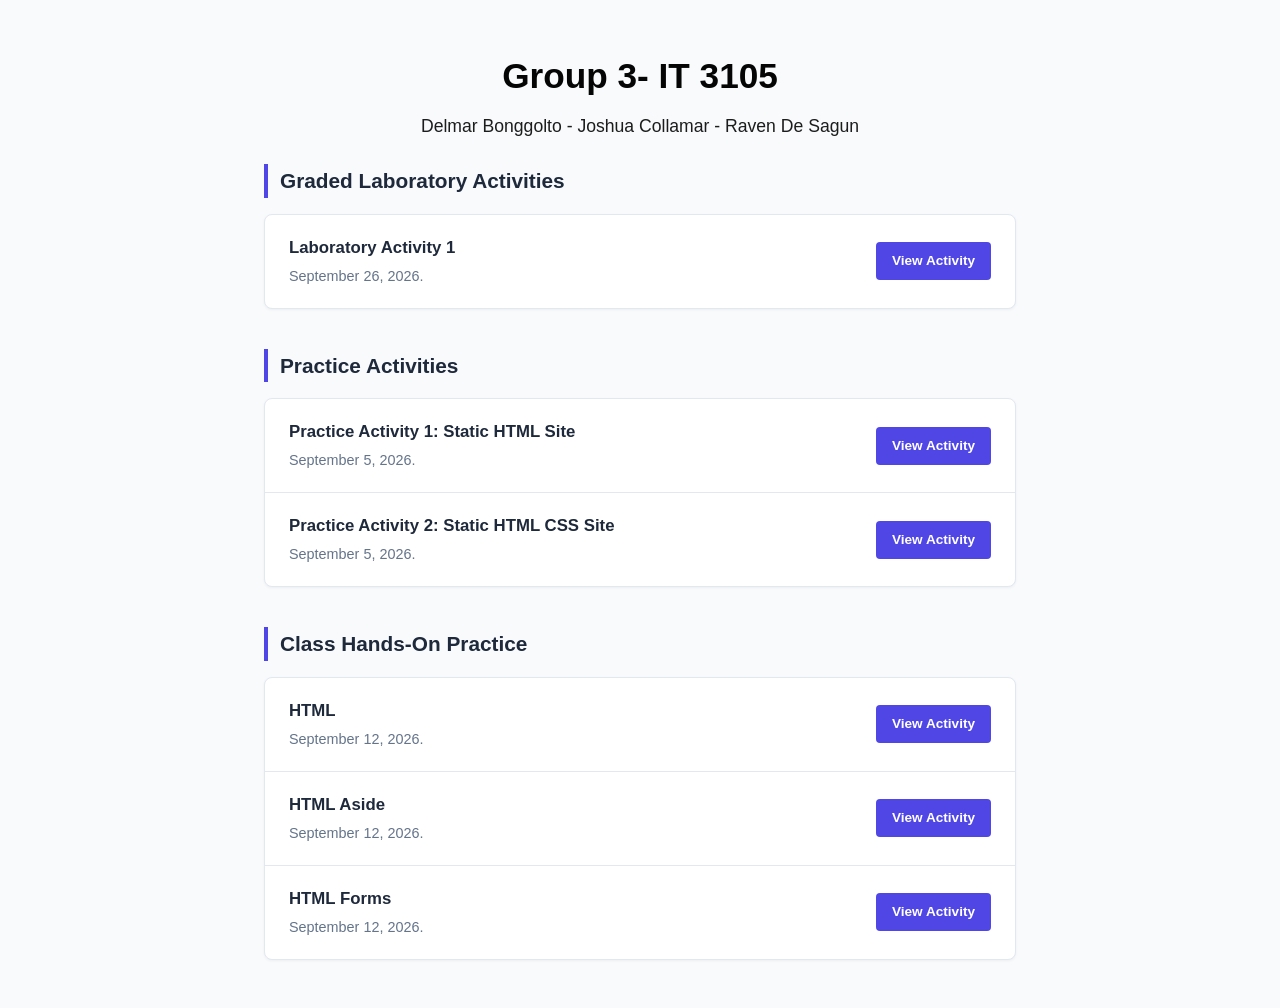
==== index.html @ fa816654 "Update index.html" ====
<!DOCTYPE html>
<html lang="en">
<head>
    <meta charset="UTF-8">
    <meta name="viewport" content="width=device-width, initial-scale=1.0">
    <title>Class Activity Repository</title>
    <link rel="stylesheet" href="style.css">
</head>
<body>

    <!-- Banner Header -->
    <header>
        <h1>Group 3- IT 3105</h1>
        <p>Delmar Bonggolto - Joshua Collamar - Raven De Sagun</p>
    </header>

    <!-- Main Content Area -->
    <main>
        
        <!-- Section: Current Module -->
        <h2 class="section-title">Graded Laboratory Activities</h2>
        <ul class="activity-list">
            <li>
                <span class="activity-info">
                    <strong>Laboratory Activity 1</strong>
                    <p>September 26, 2026.</p>
                </span>
                <a href="#" class="btn">View Activity</a>
            </li>
        </ul>

        <h2 class="section-title">Practice Activities</h2>
        <ul class="activity-list">
            <li>
                <span class="activity-info">
                    <strong>Practice Activity 1: Static HTML Site</strong>
                    <p>September 5, 2026.</p>
                </span>
                <a href="#" class="btn">View Activity</a>
            </li>
            <li>
                <span class="activity-info">
                    <strong>Practice Activity 2: Static HTML CSS Site</strong>
                    <p>September 5, 2026.</p>
                </span>
                <a href="#" class="btn">View Activity</a>
            </li>
        </ul>

        <h2 class="section-title">Class Hands-On Practice</h2>
        <ul class="activity-list">
            <li>
                <span class="activity-info">
                    <strong>HTML</strong>
                    <p>September 12, 2026.</p>
                </span>
                <a href="#" class="btn">View Activity</a>
            </li>
            <li>
                <span class="activity-info">
                    <strong>HTML Aside</strong>
                    <p>September 12, 2026.</p>
                </span>
                <a href="#" class="btn">View Activity</a>
            </li>
            <li>
                <span class="activity-info">
                    <strong>HTML Forms</strong>
                    <p>September 12, 2026.</p>
                </span>
                <a href="#" class="btn">View Activity</a>
            </li>
        </ul>

    </main>

</body>
</html>
---- style.css ----
:root {
    --primary: #4f46e5;
    --primary-dark: #4338ca;
    --bg-color: #f8fafc;
    --card-bg: #ffffff;
    --text-main: #1e293b;
    --text-muted: #64748b;
    --border-color: #e2e8f0;
}

* {
    margin: 0;
    padding: 0;
    box-sizing: border-box;
    font-family: 'Segoe UI', Tahoma, Geneva, Verdana, sans-serif;
}

body {
    background-color: var(--bg-color);
    color: var(--text-main);
    line-height: 1.6;
}

/* Banner Header */
header {
    color: rgb(5, 5, 5);
    padding: 3rem 2rem;
    text-align: center;
}

header h1 {
    font-size: 2.2rem;
    margin-bottom: 0.5rem;
}

header p {
    font-size: 1.1rem;
    opacity: 0.9;
    max-width: 600px;
    margin: 0 auto;
}

/* Main Container */
main {
    max-width: 800px;
    margin: -1.5rem auto 3rem auto;
    padding: 0 1.5rem;
}

/* Section Styling */
.section-title {
    font-size: 1.3rem;
    margin-bottom: 1rem;
    color: var(--text-main);
    border-left: 4px solid var(--primary);
    padding-left: 0.75rem;
}

/* Simple List Styling */
.activity-list {
    list-style: none;
    background: var(--card-bg);
    border: 1px solid var(--border-color);
    border-radius: 8px;
    box-shadow: 0 1px 3px 0 rgba(0, 0, 0, 0.05);
    margin-bottom: 2.5rem;
    overflow: hidden;
}

.activity-list li {
    display: flex;
    justify-content: space-between;
    align-items: center;
    padding: 1.25rem 1.5rem;
    border-bottom: 1px solid var(--border-color);
    gap: 1rem;
}

.activity-list li:last-child {
    border-bottom: none;
}

.activity-info strong {
    display: block;
    font-size: 1.05rem;
    color: var(--text-main);
    margin-bottom: 0.2rem;
}

.activity-info p {
    color: var(--text-muted);
    font-size: 0.9rem;
}

/* Buttons */
.btn {
    display: inline-block;
    background-color: var(--primary);
    color: white;
    padding: 0.5rem 1rem;
    border-radius: 4px;
    text-decoration: none;
    font-size: 0.85rem;
    font-weight: 600;
    white-space: nowrap;
    transition: background-color 0.2s;
}

.btn:hover {
    background-color: var(--primary-dark);
}

.btn.secondary {
    background-color: #e2e8f0;
    color: var(--text-main);
}

.btn.secondary:hover {
    background-color: #cbd5e1;
}

/* Footer */
footer {
    text-align: center;
    padding: 2rem;
    color: var(--text-muted);
    font-size: 0.85rem;
    border-top: 1px solid var(--border-color);
    background: white;
}
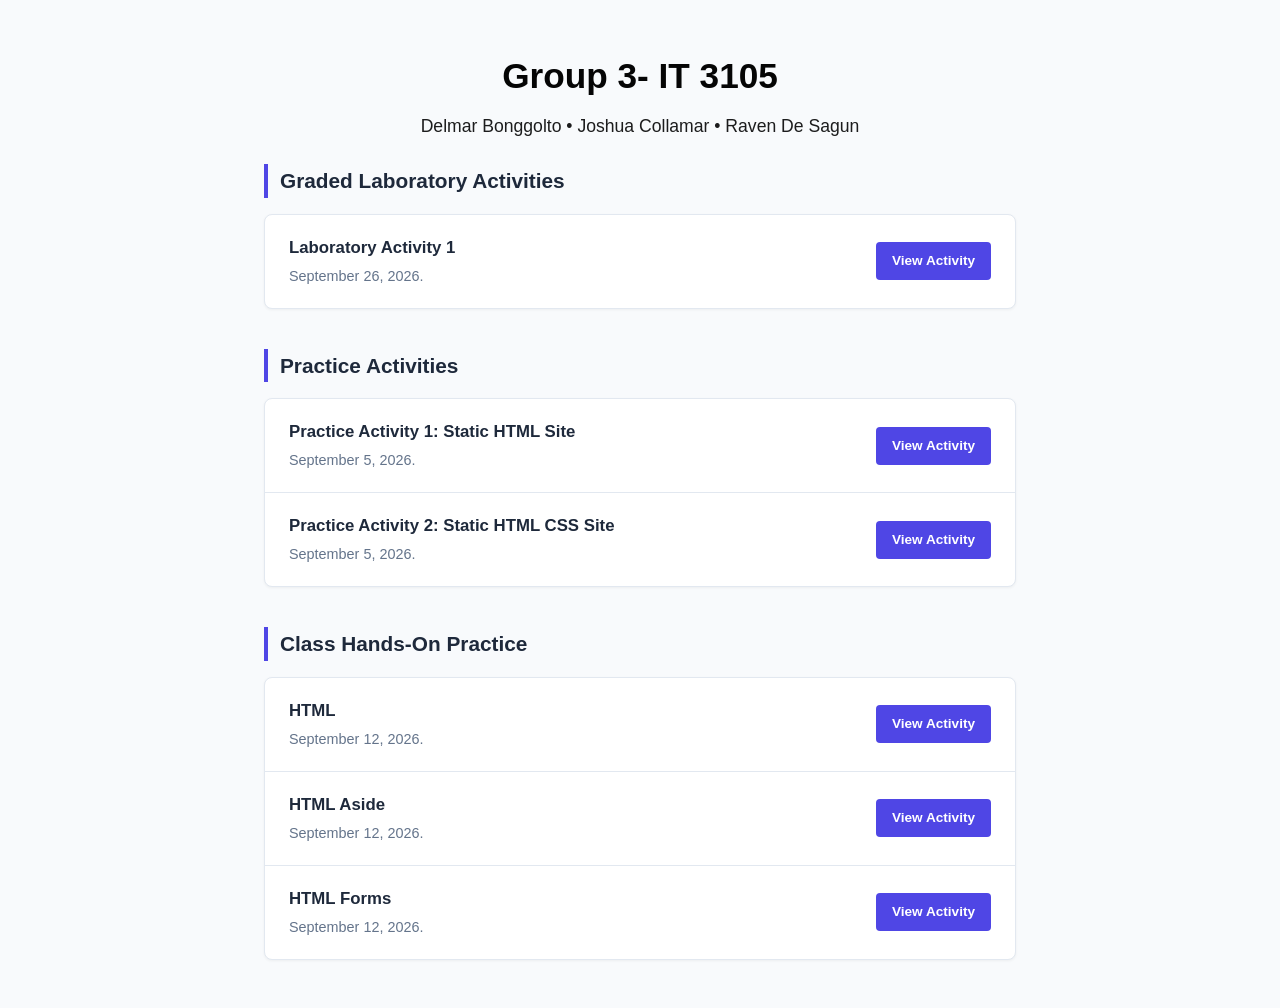
==== commit 8b7b2aa2: "Update index.html" ====
--- a/index.html
+++ b/index.html
@@ -11,7 +11,7 @@
     <!-- Banner Header -->
     <header>
         <h1>Group 3- IT 3105</h1>
-        <p>Delmar Bonggolto - Joshua Collamar - Raven De Sagun</p>
+        <p>Delmar Bonggolto • Joshua Collamar • Raven De Sagun</p>
     </header>
 
     <!-- Main Content Area -->
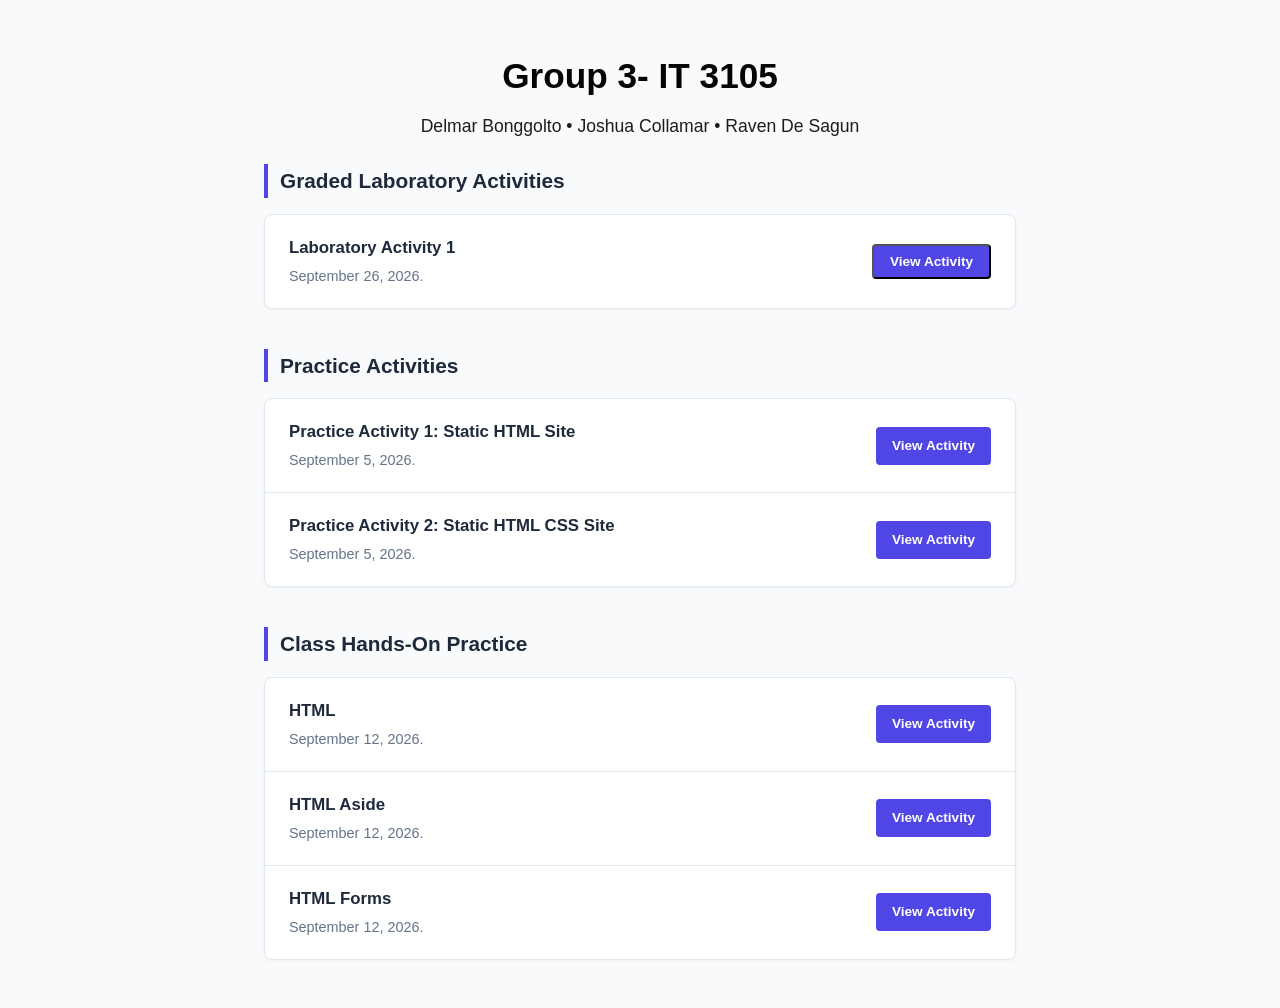
==== commit 807aade8: "deploymentfinal" ====
--- a/index.html
+++ b/index.html
@@ -25,7 +25,7 @@
                     <strong>Laboratory Activity 1</strong>
                     <p>September 26, 2026.</p>
                 </span>
-                <a href="#" class="btn">View Activity</a>
+                <a href="/Graded Labority Activity/laboratory1.html"><button class="btn">View Activity</button></a>
             </li>
         </ul>
 
@@ -54,21 +54,21 @@
                     <strong>HTML</strong>
                     <p>September 12, 2026.</p>
                 </span>
-                <a href="#" class="btn">View Activity</a>
+                <a href="/Practice Activities/practice1.html" class="btn">View Activity</a>
             </li>
             <li>
                 <span class="activity-info">
                     <strong>HTML Aside</strong>
                     <p>September 12, 2026.</p>
                 </span>
-                <a href="#" class="btn">View Activity</a>
+                <a href="/Practice Activities/practice2aside.html" class="btn">View Activity</a>
             </li>
             <li>
                 <span class="activity-info">
                     <strong>HTML Forms</strong>
                     <p>September 12, 2026.</p>
                 </span>
-                <a href="#" class="btn">View Activity</a>
+                <a href="/Practice Activities/practice3form.html" class="btn">View Activity</a>
             </li>
         </ul>
 
